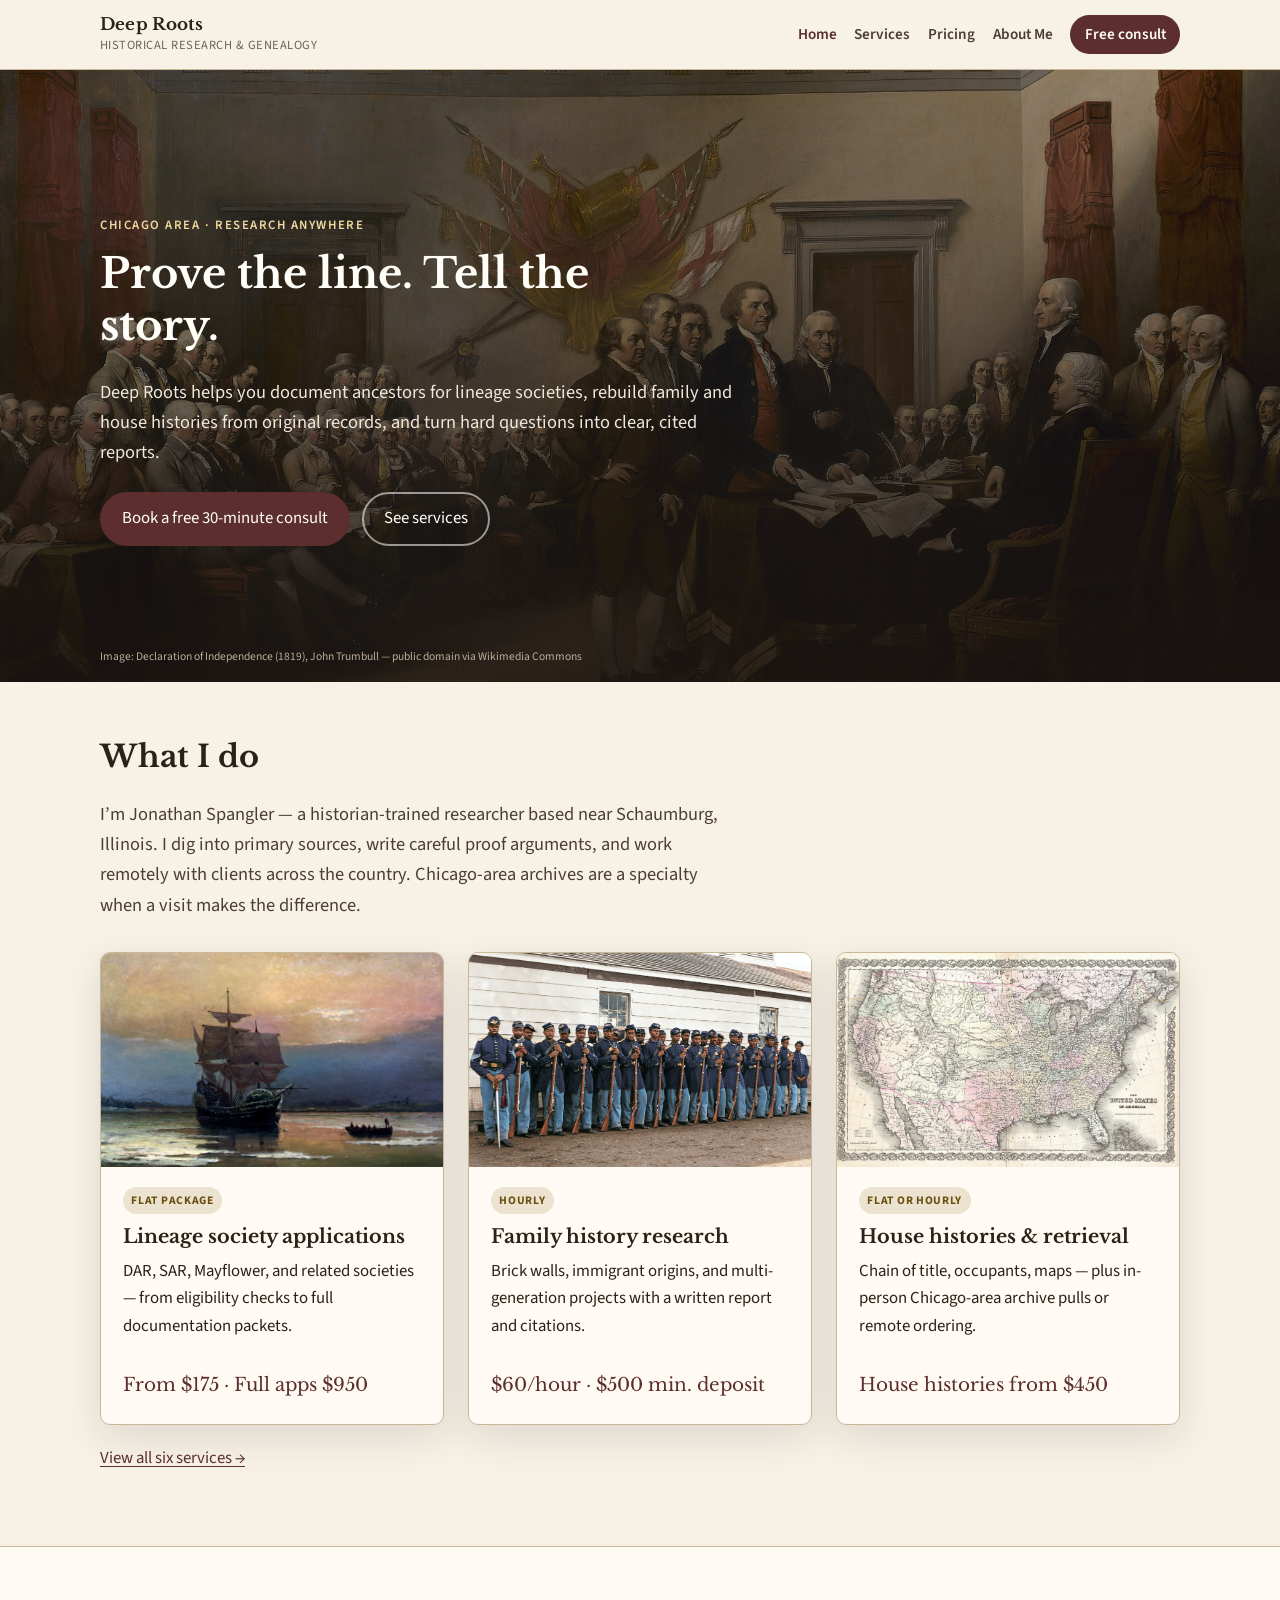
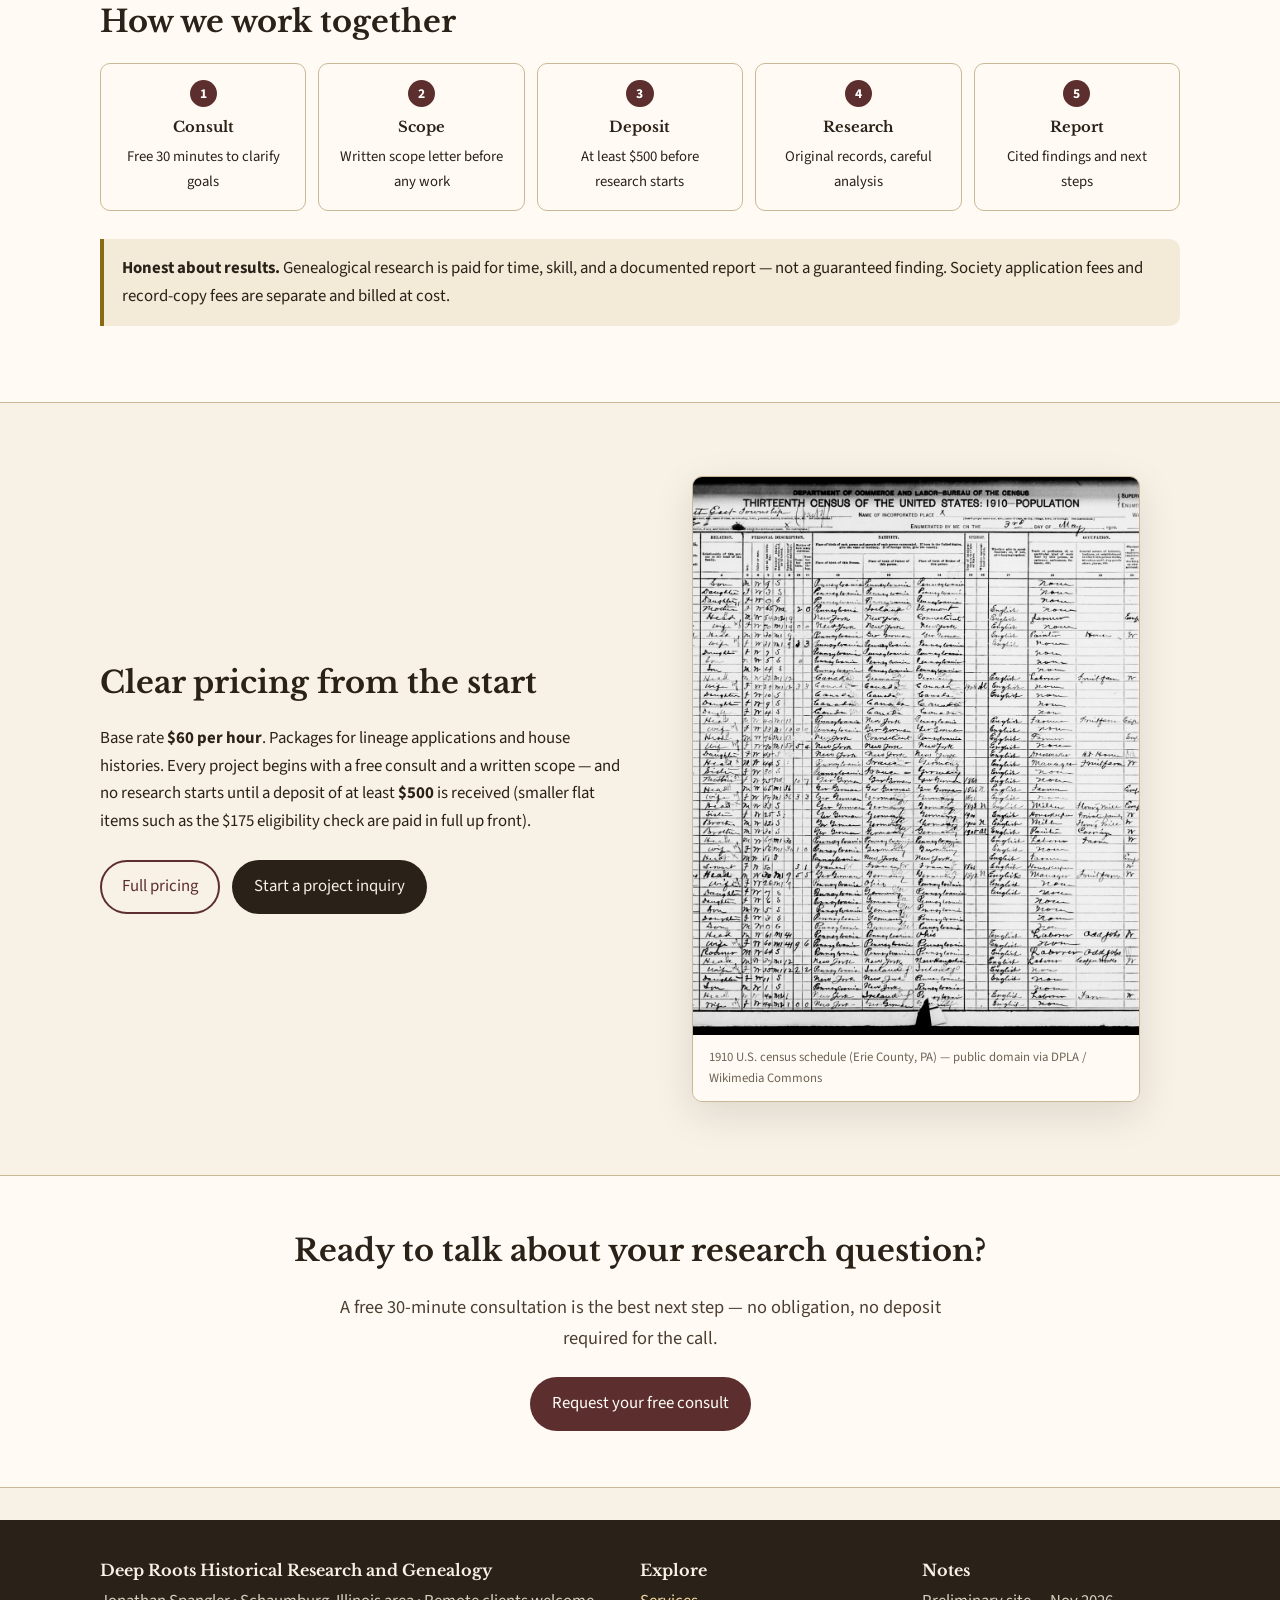
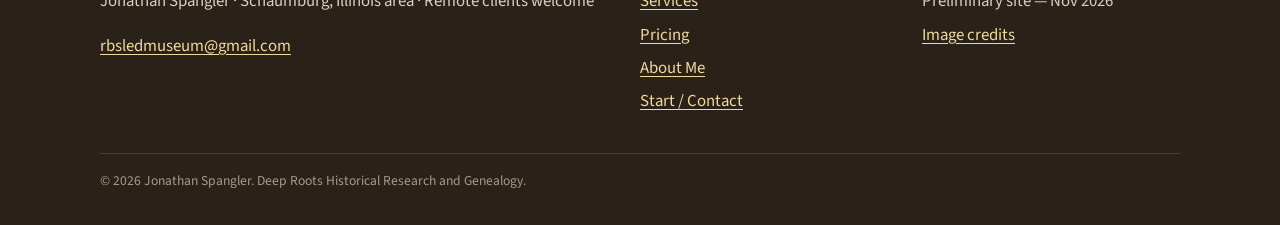
==== index.html @ 570cf033 "Preliminary Deep Roots Historical Research and Genealogy site" ====
<!DOCTYPE html>
<html lang="en">
<head>
  <meta charset="utf-8" />
  <meta name="viewport" content="width=device-width, initial-scale=1" />
  <title>Deep Roots Historical Research and Genealogy</title>
  <meta name="description" content="Historian-trained genealogy research from the Chicago area. Lineage society applications, family and house histories, record retrieval, and more. Free 30-minute consultation." />
  <link rel="preconnect" href="https://fonts.googleapis.com" />
  <link rel="preconnect" href="https://fonts.gstatic.com" crossorigin />
  <link href="https://fonts.googleapis.com/css2?family=Libre+Baskerville:wght@400;700&family=Source+Sans+3:wght@400;600;700&display=swap" rel="stylesheet" />
  <link rel="stylesheet" href="css/styles.css" />
</head>
<body>
  <header class="site-header">
    <div class="container header-inner">
      <a class="brand" href="index.html">
        <span class="brand-name">Deep Roots</span>
        <span class="brand-tag">Historical Research &amp; Genealogy</span>
      </a>
      <button class="nav-toggle" type="button" aria-expanded="false" aria-controls="site-nav">Menu</button>
      <nav class="nav" id="site-nav">
        <a href="index.html" aria-current="page">Home</a>
        <a href="services.html">Services</a>
        <a href="pricing.html">Pricing</a>
        <a href="about.html">About Me</a>
        <a class="nav-cta" href="start.html">Free consult</a>
      </nav>
    </div>
  </header>

  <section class="hero">
    <div class="hero-bg" style="background-image:url('images/hero-declaration.jpg')" role="img" aria-label="John Trumbull painting of the Declaration of Independence"></div>
    <div class="container hero-content">
      <span class="hero-kicker">Chicago area · Research anywhere</span>
      <h1>Prove the line. Tell the story.</h1>
      <p class="lead">Deep Roots helps you document ancestors for lineage societies, rebuild family and house histories from original records, and turn hard questions into clear, cited reports.</p>
      <div class="btn-row">
        <a class="btn btn-primary" href="start.html#consult">Book a free 30-minute consult</a>
        <a class="btn btn-secondary" href="services.html">See services</a>
      </div>
    </div>
    <div class="container hero-credit">Image: Declaration of Independence (1819), John Trumbull — public domain via Wikimedia Commons</div>
  </section>

  <section class="section">
    <div class="container">
      <h2>What I do</h2>
      <p class="lead">I’m Jonathan Spangler — a historian-trained researcher based near Schaumburg, Illinois. I dig into primary sources, write careful proof arguments, and work remotely with clients across the country. Chicago-area archives are a specialty when a visit makes the difference.</p>
      <div class="grid-3" style="margin-top:2rem">
        <article class="card">
          <img class="card-img" src="images/mayflower.jpg" alt="Painting of the Mayflower in Plymouth Harbor" />
          <div class="card-body">
            <span class="badge">Flat package</span>
            <h3>Lineage society applications</h3>
            <p>DAR, SAR, Mayflower, and related societies — from eligibility checks to full documentation packets.</p>
            <p class="price-tag">From $175 · Full apps $950</p>
          </div>
        </article>
        <article class="card">
          <img class="card-img" src="images/civil-war-group.jpg" alt="Civil War era soldiers of the 4th U.S. Colored Infantry" />
          <div class="card-body">
            <span class="badge">Hourly</span>
            <h3>Family history research</h3>
            <p>Brick walls, immigrant origins, and multi-generation projects with a written report and citations.</p>
            <p class="price-tag">$60/hour · $500 min. deposit</p>
          </div>
        </article>
        <article class="card">
          <img class="card-img" src="images/us-map.jpg" alt="1855 Colton map of the United States" />
          <div class="card-body">
            <span class="badge">Flat or hourly</span>
            <h3>House histories &amp; retrieval</h3>
            <p>Chain of title, occupants, maps — plus in-person Chicago-area archive pulls or remote ordering.</p>
            <p class="price-tag">House histories from $450</p>
          </div>
        </article>
      </div>
      <p style="margin-top:1.25rem"><a href="services.html">View all six services →</a></p>
    </div>
  </section>

  <section class="section section-alt">
    <div class="container">
      <h2>How we work together</h2>
      <div class="process">
        <div class="process-step"><strong>Consult</strong> Free 30 minutes to clarify goals</div>
        <div class="process-step"><strong>Scope</strong> Written scope letter before any work</div>
        <div class="process-step"><strong>Deposit</strong> At least $500 before research starts</div>
        <div class="process-step"><strong>Research</strong> Original records, careful analysis</div>
        <div class="process-step"><strong>Report</strong> Cited findings and next steps</div>
      </div>
      <div class="note-box" style="margin-top:1.75rem">
        <strong>Honest about results.</strong> Genealogical research is paid for time, skill, and a documented report — not a guaranteed finding. Society application fees and record-copy fees are separate and billed at cost.
      </div>
    </div>
  </section>

  <section class="section">
    <div class="container grid-2" style="align-items:center">
      <div>
        <h2>Clear pricing from the start</h2>
        <p>Base rate <strong>$60 per hour</strong>. Packages for lineage applications and house histories. Every project begins with a free consult and a written scope — and no research starts until a deposit of at least <strong>$500</strong> is received (smaller flat items such as the $175 eligibility check are paid in full up front).</p>
        <div class="btn-row">
          <a class="btn btn-outline" href="pricing.html">Full pricing</a>
          <a class="btn btn-ink" href="start.html#intake">Start a project inquiry</a>
        </div>
      </div>
      <figure class="portrait-card">
        <img src="images/census-sheet.jpg" alt="Handwritten 1910 U.S. census schedule page" />
        <figcaption>1910 U.S. census schedule (Erie County, PA) — public domain via DPLA / Wikimedia Commons</figcaption>
      </figure>
    </div>
  </section>

  <section class="section section-alt">
    <div class="container" style="text-align:center">
      <h2>Ready to talk about your research question?</h2>
      <p class="lead" style="margin-inline:auto">A free 30-minute consultation is the best next step — no obligation, no deposit required for the call.</p>
      <div class="btn-row" style="justify-content:center">
        <a class="btn btn-primary" href="start.html#consult">Request your free consult</a>
      </div>
    </div>
  </section>

  <footer class="site-footer">
    <div class="container footer-grid">
      <div>
        <h3>Deep Roots Historical Research and Genealogy</h3>
        <p>Jonathan Spangler · Schaumburg, Illinois area · Remote clients welcome</p>
        <p><a href="mailto:rbsledmuseum@gmail.com">rbsledmuseum@gmail.com</a></p>
      </div>
      <div>
        <h3>Explore</h3>
        <ul>
          <li><a href="services.html">Services</a></li>
          <li><a href="pricing.html">Pricing</a></li>
          <li><a href="about.html">About Me</a></li>
          <li><a href="start.html">Start / Contact</a></li>
        </ul>
      </div>
      <div>
        <h3>Notes</h3>
        <ul>
          <li>Preliminary site — Nov 2026</li>
          <li><a href="images/credits.txt">Image credits</a></li>
        </ul>
      </div>
    </div>
    <div class="container footer-bottom">© 2026 Jonathan Spangler. Deep Roots Historical Research and Genealogy.</div>
  </footer>
  <script src="js/main.js"></script>
</body>
</html>
---- css/styles.css ----
/* Deep Roots Historical Research and Genealogy — preliminary site */
:root {
  --ink: #2a2118;
  --ink-soft: #4a3f32;
  --parchment: #f7f1e6;
  --parchment-dark: #ebe2d0;
  --cream: #fffbf4;
  --sepia: #8b6914;
  --sepia-deep: #6b4f0e;
  --burgundy: #5c2e2e;
  --burgundy-soft: #7a4545;
  --rule: #c9b896;
  --muted: #6e6356;
  --white: #fffef9;
  --shadow: 0 12px 40px rgba(42, 33, 24, 0.12);
  --radius: 10px;
  --font-serif: "Libre Baskerville", "Palatino Linotype", Palatino, Georgia, serif;
  --font-sans: "Source Sans 3", "Segoe UI", system-ui, sans-serif;
  --max: 1080px;
}

*, *::before, *::after { box-sizing: border-box; }
html { scroll-behavior: smooth; }
body {
  margin: 0;
  font-family: var(--font-sans);
  font-size: 1.05rem;
  line-height: 1.65;
  color: var(--ink);
  background: var(--parchment);
}
img { max-width: 100%; height: auto; display: block; }
a { color: var(--burgundy); text-decoration-thickness: 1px; text-underline-offset: 3px; }
a:hover { color: var(--sepia-deep); }
h1, h2, h3, .brand-name {
  font-family: var(--font-serif);
  font-weight: 700;
  line-height: 1.25;
  color: var(--ink);
}
h1 { font-size: clamp(1.85rem, 4vw, 2.6rem); margin: 0 0 0.6em; }
h2 { font-size: clamp(1.45rem, 3vw, 1.9rem); margin: 0 0 0.75em; }
h3 { font-size: 1.2rem; margin: 0 0 0.5em; }
p { margin: 0 0 1em; }
.lead { font-size: 1.15rem; color: var(--ink-soft); max-width: 40rem; }
.muted { color: var(--muted); font-size: 0.95rem; }
.container { width: min(100% - 2rem, var(--max)); margin-inline: auto; }
.section { padding: 3.5rem 0; }
.section-alt { background: var(--cream); border-block: 1px solid var(--rule); }
.section-narrow { max-width: 720px; }

/* Header */
.site-header {
  position: sticky; top: 0; z-index: 40;
  background: rgba(247, 241, 230, 0.95);
  backdrop-filter: blur(8px);
  border-bottom: 1px solid var(--rule);
}
.header-inner {
  display: flex; align-items: center; justify-content: space-between;
  gap: 1rem; padding: 0.85rem 0; flex-wrap: wrap;
}
.brand { display: flex; flex-direction: column; text-decoration: none; color: inherit; }
.brand-name { font-size: 1.05rem; letter-spacing: 0.01em; }
.brand-tag { font-size: 0.78rem; color: var(--muted); letter-spacing: 0.04em; text-transform: uppercase; }
.nav { display: flex; flex-wrap: wrap; gap: 0.35rem 1.1rem; align-items: center; }
.nav a {
  text-decoration: none; color: var(--ink-soft); font-weight: 600; font-size: 0.95rem;
}
.nav a:hover, .nav a[aria-current="page"] { color: var(--burgundy); }
.nav-cta {
  background: var(--burgundy); color: var(--white) !important;
  padding: 0.45rem 0.9rem; border-radius: 999px; text-decoration: none !important;
}
.nav-cta:hover { background: var(--burgundy-soft); color: var(--white) !important; }
.nav-toggle {
  display: none; background: transparent; border: 1px solid var(--rule);
  border-radius: 6px; padding: 0.35rem 0.6rem; font: inherit; cursor: pointer;
}

/* Hero */
.hero {
  position: relative; min-height: 68vh; display: grid; align-items: end;
  color: var(--white); overflow: hidden;
}
.hero-bg {
  position: absolute; inset: 0;
  background: #1a1410 center/cover no-repeat;
  transform: scale(1.02);
}
.hero-bg::after {
  content: ""; position: absolute; inset: 0;
  background: linear-gradient(180deg, rgba(26,20,16,0.35) 0%, rgba(26,20,16,0.78) 70%, rgba(26,20,16,0.92) 100%);
}
.hero-content { position: relative; z-index: 1; padding: 5rem 0 2.5rem; }
.hero-kicker {
  display: inline-block; font-size: 0.8rem; letter-spacing: 0.12em;
  text-transform: uppercase; color: #f0d9a0; margin-bottom: 0.75rem; font-weight: 600;
}
.hero h1 { color: var(--white); max-width: 16ch; }
.hero .lead { color: #f0e8da; }
.hero-credit {
  position: relative; z-index: 1; font-size: 0.72rem; color: #cbbda8;
  padding-bottom: 1rem; opacity: 0.9;
}

/* Buttons */
.btn-row { display: flex; flex-wrap: wrap; gap: 0.75rem; margin-top: 1.5rem; }
.btn {
  display: inline-flex; align-items: center; justify-content: center;
  padding: 0.7rem 1.25rem; border-radius: 999px; font-weight: 650;
  text-decoration: none; border: 2px solid transparent; cursor: pointer; font: inherit;
}
.btn-primary { background: var(--burgundy); color: var(--white); }
.btn-primary:hover { background: var(--burgundy-soft); color: var(--white); }
.btn-secondary {
  background: transparent; border-color: rgba(255,255,255,0.55); color: var(--white);
}
.btn-secondary:hover { background: rgba(255,255,255,0.1); color: var(--white); }
.btn-outline {
  background: transparent; border-color: var(--burgundy); color: var(--burgundy);
}
.btn-outline:hover { background: var(--burgundy); color: var(--white); }
.btn-ink {
  background: var(--ink); color: var(--parchment);
}
.btn-ink:hover { background: var(--ink-soft); color: var(--parchment); }

/* Cards */
.grid-2 { display: grid; gap: 1.5rem; grid-template-columns: repeat(2, 1fr); }
.grid-3 { display: grid; gap: 1.5rem; grid-template-columns: repeat(3, 1fr); }
.card {
  background: var(--cream); border: 1px solid var(--rule); border-radius: var(--radius);
  overflow: hidden; box-shadow: var(--shadow); display: flex; flex-direction: column;
}
.card-img { aspect-ratio: 16/10; object-fit: cover; width: 100%; background: #ddd; }
.card-body { padding: 1.25rem 1.35rem 1.5rem; flex: 1; display: flex; flex-direction: column; }
.card-body p:last-child { margin-bottom: 0; }
.badge {
  display: inline-block; font-size: 0.72rem; font-weight: 700; letter-spacing: 0.06em;
  text-transform: uppercase; color: var(--sepia-deep); background: var(--parchment-dark);
  padding: 0.25rem 0.55rem; border-radius: 999px; margin-bottom: 0.65rem; width: fit-content;
}
.price-tag { font-family: var(--font-serif); font-size: 1.15rem; color: var(--burgundy); margin-top: auto; padding-top: 0.75rem; }

/* Process */
.process {
  display: grid; grid-template-columns: repeat(5, 1fr); gap: 0.75rem; counter-reset: step;
}
.process-step {
  background: var(--cream); border: 1px solid var(--rule); border-radius: var(--radius);
  padding: 1rem; text-align: center; font-size: 0.92rem;
}
.process-step strong { display: block; font-family: var(--font-serif); margin-bottom: 0.35rem; }
.process-step::before {
  counter-increment: step; content: counter(step);
  display: inline-flex; width: 1.7rem; height: 1.7rem; align-items: center; justify-content: center;
  border-radius: 50%; background: var(--burgundy); color: white; font-weight: 700;
  font-size: 0.85rem; margin-bottom: 0.5rem;
}

/* Tables */
.table-wrap { overflow-x: auto; border: 1px solid var(--rule); border-radius: var(--radius); background: var(--cream); }
table { width: 100%; border-collapse: collapse; font-size: 0.98rem; }
th, td { padding: 0.85rem 1rem; text-align: left; border-bottom: 1px solid var(--rule); vertical-align: top; }
th { background: var(--parchment-dark); font-family: var(--font-serif); font-weight: 700; }
tr:last-child td { border-bottom: none; }
.note-box {
  background: #f3ead7; border-left: 4px solid var(--sepia);
  padding: 1rem 1.15rem; border-radius: 0 var(--radius) var(--radius) 0; margin: 1.25rem 0;
}

/* Forms */
.form-panel {
  background: var(--cream); border: 1px solid var(--rule); border-radius: var(--radius);
  padding: 1.5rem; box-shadow: var(--shadow);
}
.form-panel + .form-panel { margin-top: 2rem; }
label { display: block; font-weight: 650; font-size: 0.92rem; margin: 0.85rem 0 0.35rem; }
input, select, textarea {
  width: 100%; padding: 0.65rem 0.75rem; border: 1px solid var(--rule);
  border-radius: 8px; font: inherit; background: var(--white); color: var(--ink);
}
textarea { min-height: 110px; resize: vertical; }
.checkbox-group { display: grid; gap: 0.4rem; margin-top: 0.4rem; }
.checkbox-group label {
  display: flex; gap: 0.55rem; align-items: flex-start; font-weight: 500; margin: 0;
}
.checkbox-group input { width: auto; margin-top: 0.3rem; }
.form-actions { margin-top: 1.25rem; display: flex; flex-wrap: wrap; gap: 0.75rem; align-items: center; }
.form-hint { font-size: 0.85rem; color: var(--muted); margin: 0.5rem 0 0; }

/* About */
.about-layout { display: grid; grid-template-columns: 1.2fr 0.8fr; gap: 2rem; align-items: start; }
.portrait-card { border-radius: var(--radius); overflow: hidden; border: 1px solid var(--rule); box-shadow: var(--shadow); }
.portrait-card img { width: 100%; aspect-ratio: 4/5; object-fit: cover; }
.portrait-card figcaption { padding: 0.75rem 1rem; font-size: 0.8rem; color: var(--muted); background: var(--cream); }
.credential-list { list-style: none; padding: 0; margin: 1rem 0 0; }
.credential-list li {
  padding: 0.65rem 0; border-bottom: 1px solid var(--rule); font-size: 0.98rem;
}
.credential-list li:last-child { border-bottom: none; }
.credential-list strong { display: block; font-family: var(--font-serif); }

/* Page banner */
.page-banner {
  position: relative; min-height: 220px; display: grid; align-items: end;
  color: white; overflow: hidden;
}
.page-banner .hero-bg { position: absolute; inset: 0; background-size: cover; background-position: center; }
.page-banner .hero-bg::after {
  content: ""; position: absolute; inset: 0;
  background: linear-gradient(180deg, rgba(26,20,16,0.4), rgba(26,20,16,0.85));
}
.page-banner .container { position: relative; z-index: 1; padding: 3rem 0 1.75rem; }
.page-banner h1 { color: white; margin-bottom: 0.35em; }
.page-banner .lead { color: #f0e8da; margin: 0; }
.page-banner .hero-credit { padding: 0 0 0.75rem; position: relative; z-index: 1; }

/* Footer */
.site-footer {
  background: var(--ink); color: #d9cfbf; padding: 2.5rem 0 2rem; margin-top: 2rem;
}
.site-footer a { color: #f0d9a0; }
.footer-grid { display: grid; gap: 1.5rem; grid-template-columns: 2fr 1fr 1fr; }
.site-footer h3 { color: var(--parchment); font-size: 1rem; margin-bottom: 0.5rem; }
.site-footer ul { list-style: none; padding: 0; margin: 0; }
.site-footer li { margin-bottom: 0.35rem; }
.footer-bottom {
  margin-top: 2rem; padding-top: 1rem; border-top: 1px solid #4a3f32;
  font-size: 0.85rem; color: #a89a88;
}

/* Image credit line */
.img-credit { font-size: 0.75rem; color: var(--muted); margin-top: 0.35rem; }

@media (max-width: 900px) {
  .grid-3, .process { grid-template-columns: 1fr 1fr; }
  .about-layout, .footer-grid { grid-template-columns: 1fr; }
}
@media (max-width: 680px) {
  .grid-2, .grid-3, .process { grid-template-columns: 1fr; }
  .nav-toggle { display: inline-block; }
  .nav { display: none; width: 100%; flex-direction: column; align-items: flex-start; }
  .nav.open { display: flex; }
  .hero { min-height: 560px; }
}
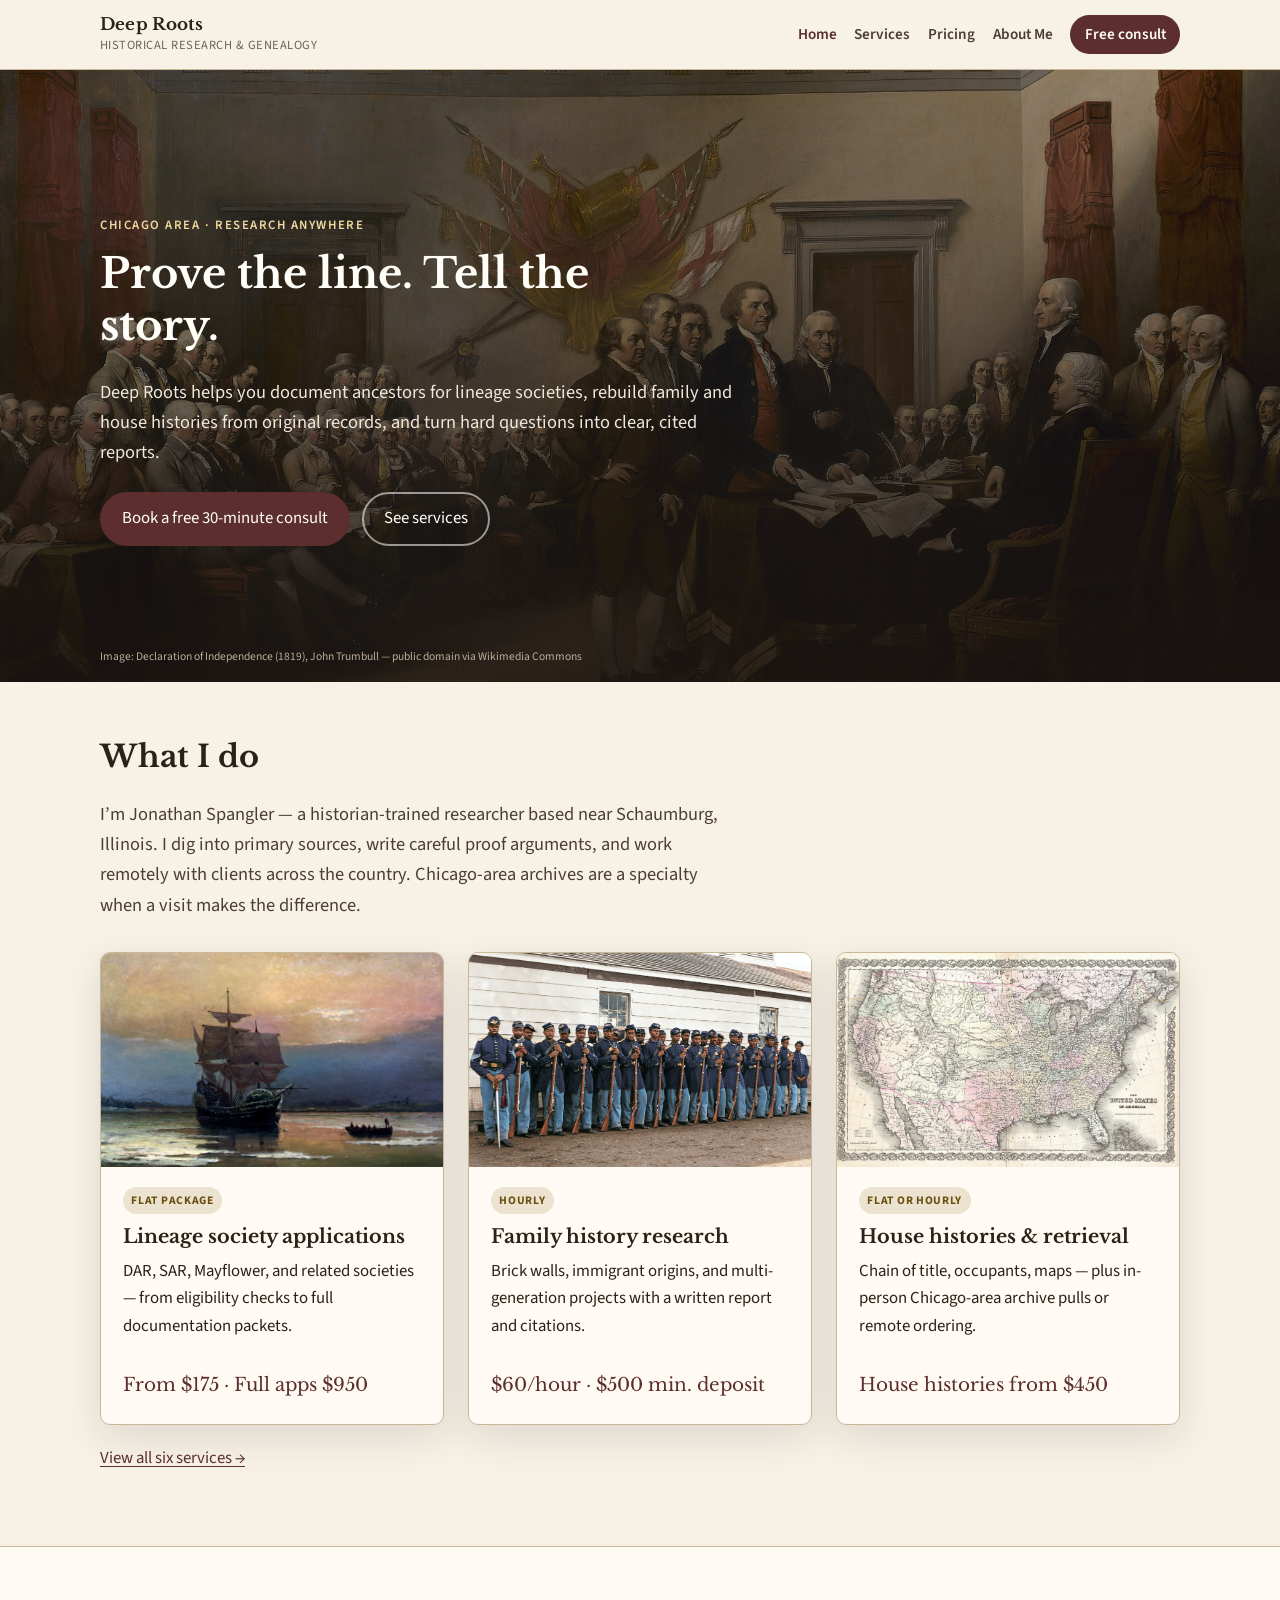
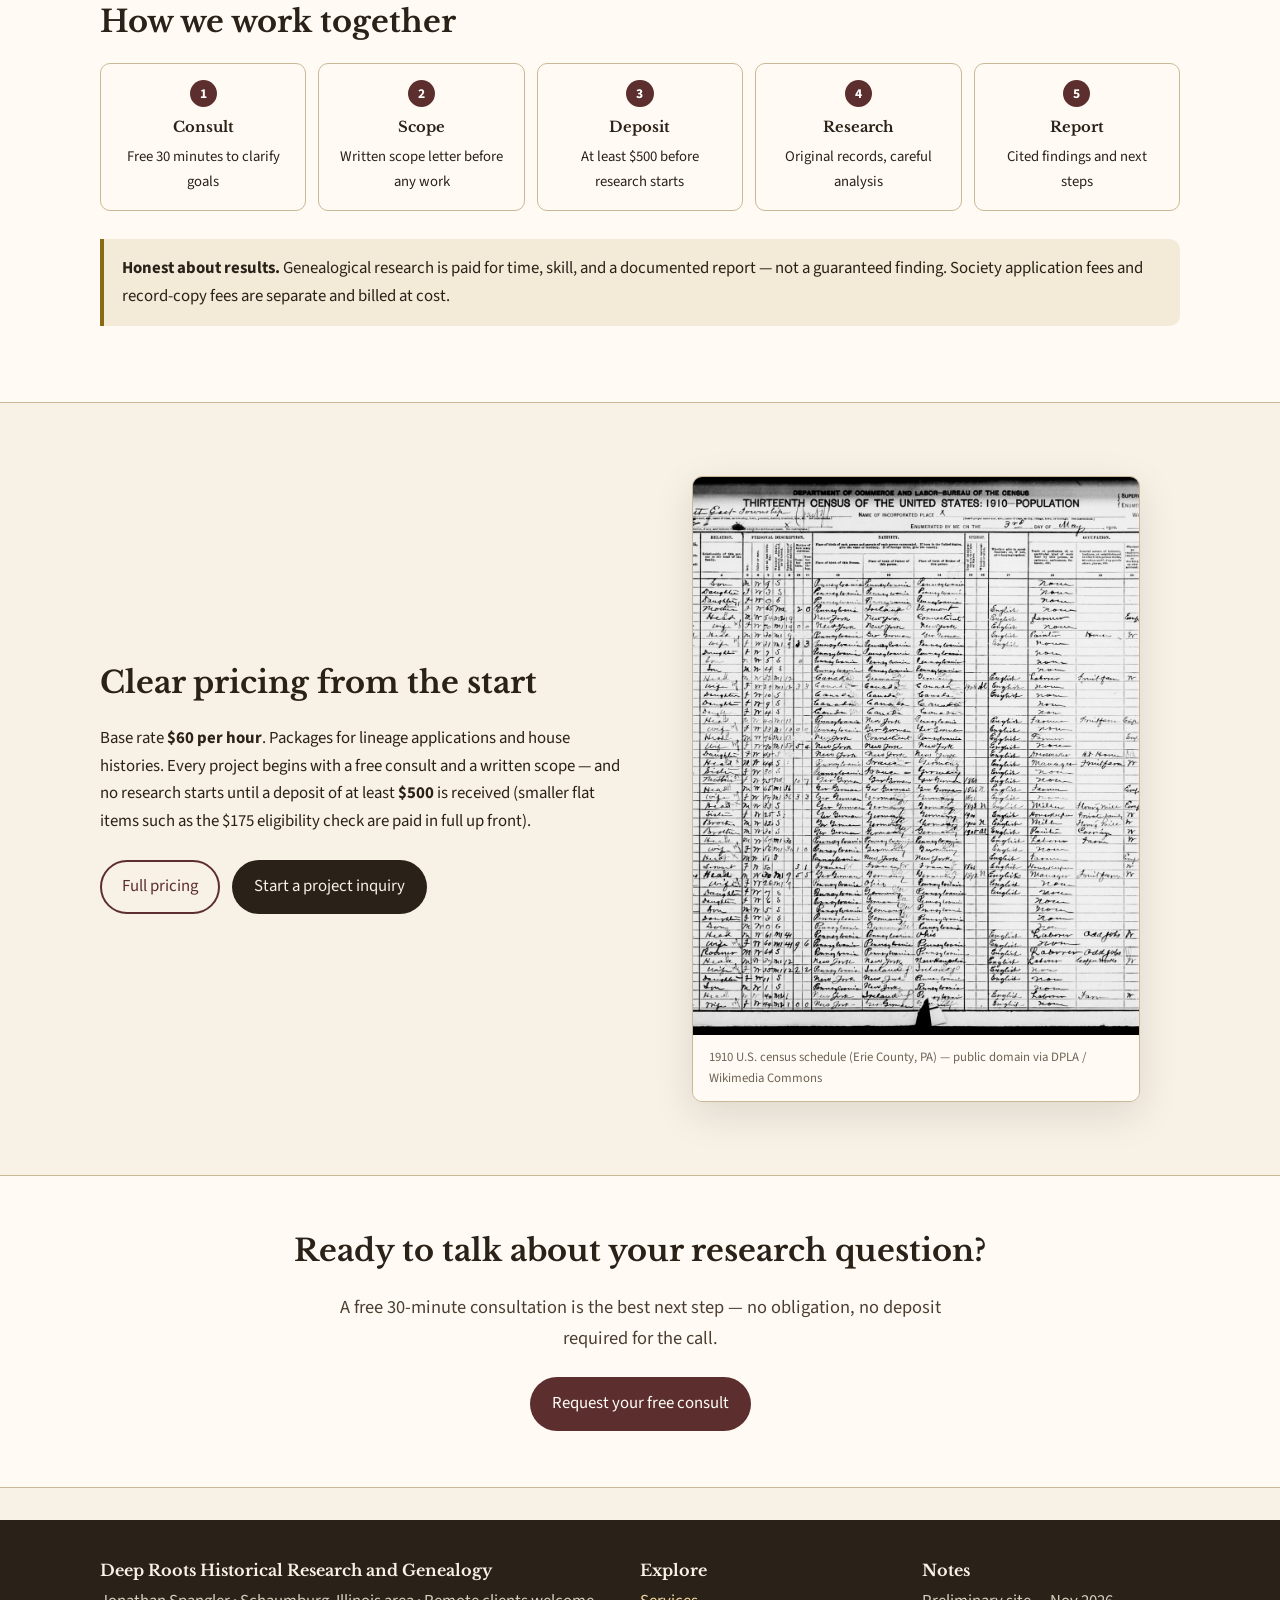
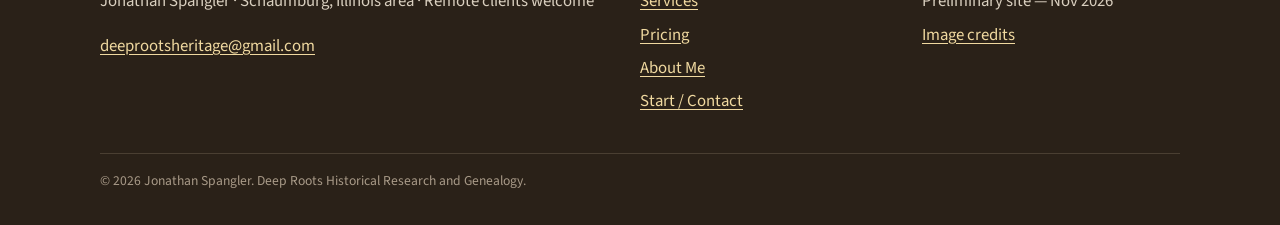
==== commit 06f0f059: "Point contact email to deeprootsheritage@gmail.com Business mail now uses the Deep Roots Gmail inste" ====
--- a/index.html
+++ b/index.html
@@ -127,7 +127,7 @@
       <div>
         <h3>Deep Roots Historical Research and Genealogy</h3>
         <p>Jonathan Spangler · Schaumburg, Illinois area · Remote clients welcome</p>
-        <p><a href="mailto:rbsledmuseum@gmail.com">rbsledmuseum@gmail.com</a></p>
+        <p><a href="mailto:deeprootsheritage@gmail.com">deeprootsheritage@gmail.com</a></p>
       </div>
       <div>
         <h3>Explore</h3>
